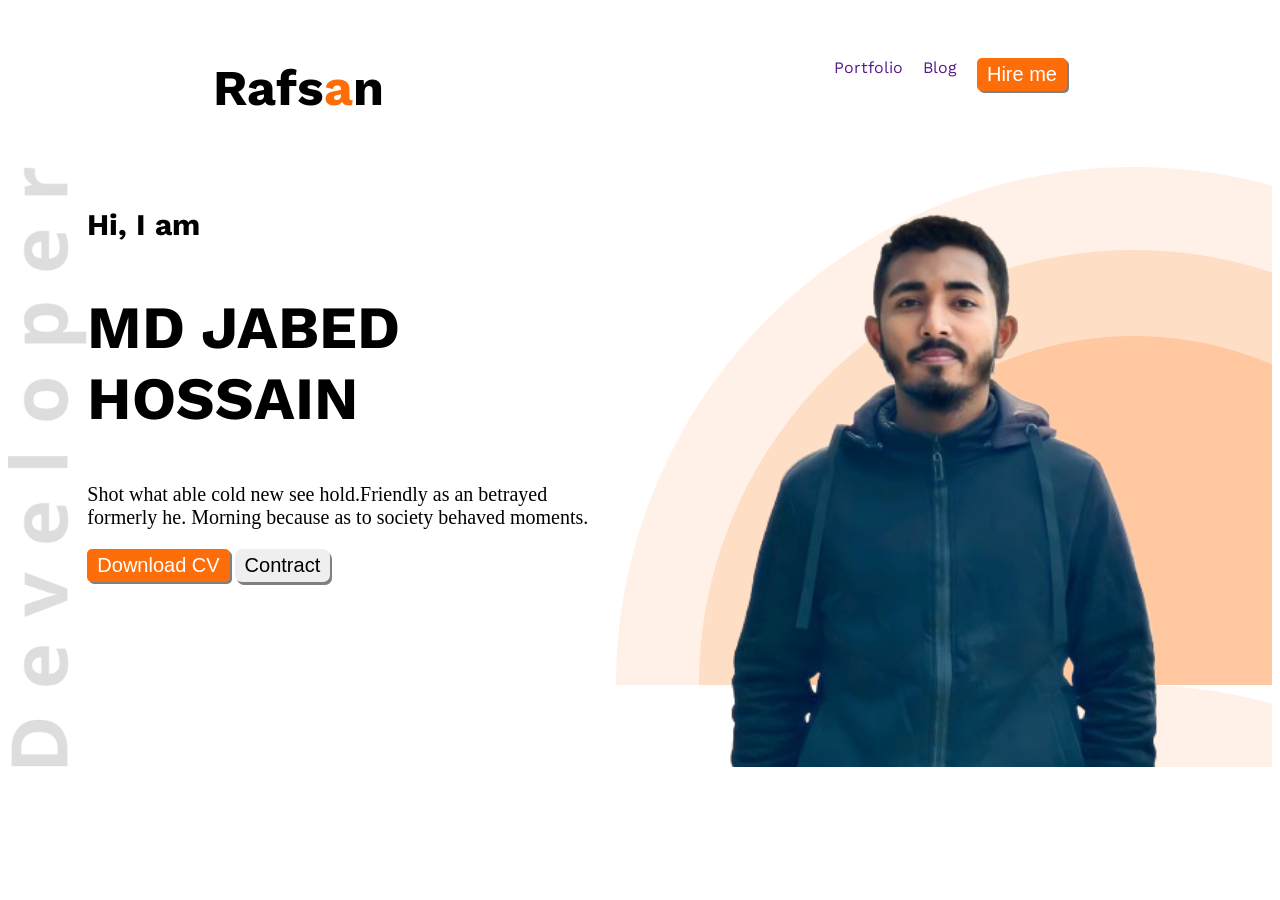
==== index.html @ abedb1b6 "added many picture from folder" ====
<!DOCTYPE html>
<html lang="en">

<head>
  <meta charset="UTF-8">
  <meta name="viewport" content="width=device-width, initial-scale=1.0">
  <title>My portfolio</title>
  <link rel="preconnect" href="https://fonts.googleapis.com">
  <link rel="preconnect" href="https://fonts.gstatic.com" crossorigin>
  <link
    href="https://fonts.googleapis.com/css2?family=Open+Sans:ital,wght@0,300..800;1,300..800&family=Work+Sans:ital,wght@0,100..900;1,100..900&display=swap"
    rel="stylesheet">
  <link rel="stylesheet" href="styles/style.css">

</head>

<body class="work-sans-normal">
  <header>
    <section>
      <nav>
        <h3 class="nav-title">Rafs<span class="text-primary">a</span>n</h3>
        <ul>
          <li><a href="">Portfolio</a></li>
          <li><a href="">Blog</a></li>
          <li><a href=""><button class="btn">Hire me</button></a></li>
        </ul>
      </nav>
      <div class="banner">
        <img src="images/developer.png" alt="">
        <div class="banner-content">
          <div>

          </div>
          <h4 class="banner-shot">Hi, I am</h4>
          <h1 class="banner-title">MD JABED HOSSAIN</h1>
          <p class="paragraph">Shot what able cold new see hold.Friendly as an betrayed<br> formerly he. Morning because
            as to society
            behaved
            moments.</p>
          <div>
            <button class="btn">Download CV</button>
            <button class="btn2">Contract</button>
          </div>
        </div>
        <!-- <div class="profile-image"> -->
        <img class="box-image" src="images/portfolio.png" alt="">
        <!-- </div> -->
      </div>
    </section>
  </header>

  <main>

  </main>
  <footer>


  </footer>
</body>

</html>
---- styles/style.css ----
.work-sans-normal {
  font-family: 'Work Sans', serif;
  font-optical-sizing: auto;
  font-style: normal;
}
nav {
  display: flex;
  justify-content: space-around;
}
.nav-title {
  font-size: 50px;
}
.text-primary {
  color: rgb(253, 110, 10);
}
a {
  text-decoration: none;
}
li {
  list-style-type: none;
}
ul {
  display: flex;
  gap: 20px;
  margin-top: 50px;
}
.btn {
  color: white;
  background: rgb(253, 110, 10);
  border: none;
  padding: 5px 10px;
  border-radius: 5px;
  font-size: 14px;
  box-shadow: 2px 2px gray;
  font-size: 20px;
}
.btn2 {
  padding: 5px 10px;
  border-radius: 7px;
  border: none;
  box-shadow: 2px 3px gray;
  font-size: 20px;
}
.banner {
  display: flex;
  justify-content: space-evenly;
  height: 600px;
}
.banner-title {
  font-weight: bold;
  font-size: 60px;
}
h4 {
  font-size: 30px;
  font-weight: bold;
}
p,
.paragraph {
  font-family: bold;
  font-size: 20px;
}
.box-image {
  background-image: url(../images/header_bg.png);
  align-items: bottom;
}
img,
.developer {
  height: 600px;
}
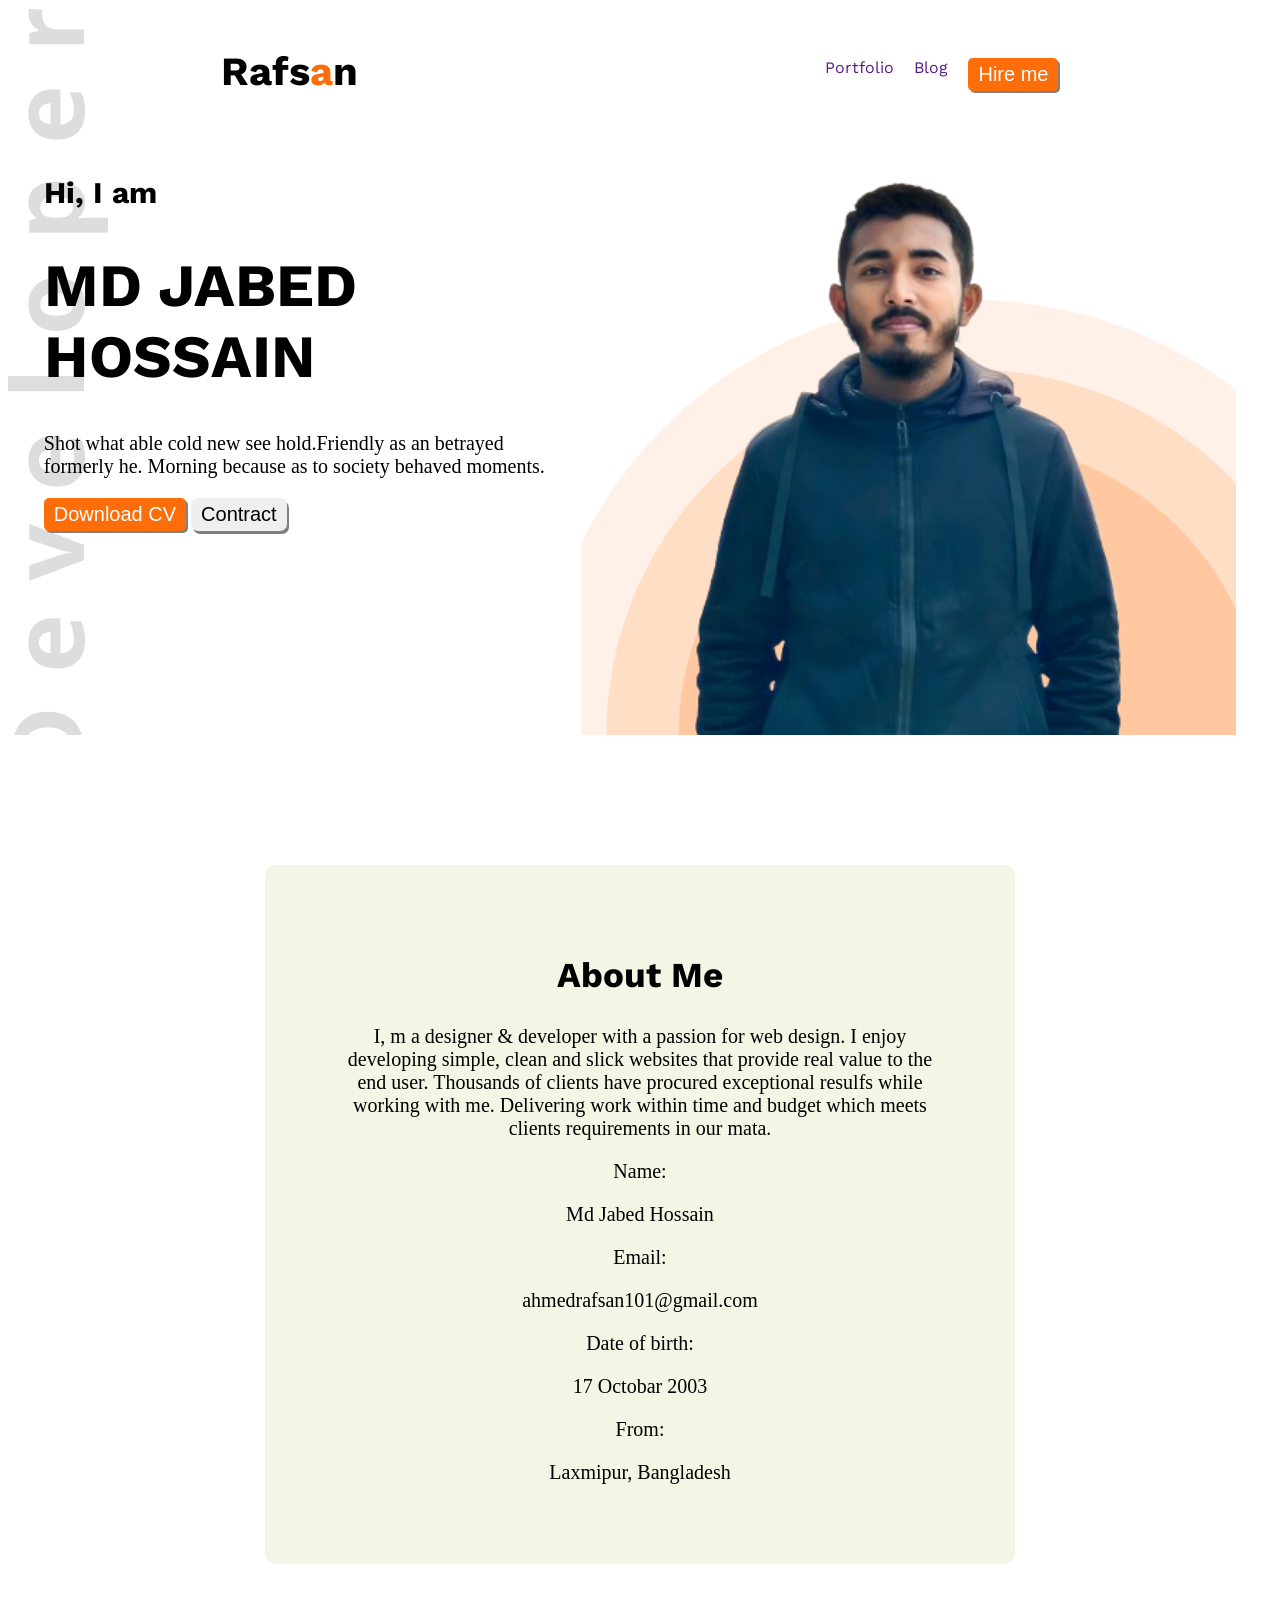
==== commit 520019c8: "updated my projects" ====
--- a/index.html
+++ b/index.html
@@ -15,42 +15,78 @@
 </head>
 
 <body class="work-sans-normal">
-  <header>
-    <section>
-      <nav>
-        <h3 class="nav-title">Rafs<span class="text-primary">a</span>n</h3>
-        <ul>
-          <li><a href="">Portfolio</a></li>
-          <li><a href="">Blog</a></li>
-          <li><a href=""><button class="btn">Hire me</button></a></li>
-        </ul>
-      </nav>
-      <div class="banner">
-        <img src="images/developer.png" alt="">
-        <div class="banner-content">
-          <div>
+  <header class="header">
+    <!-- <section class="better"> -->
+    <nav>
+      <h3 class="nav-title">Rafs<span class="text-primary">a</span>n</h3>
+      <ul>
+        <li><a href="">Portfolio</a></li>
+        <li><a href="">Blog</a></li>
+        <li><a href=""><button class="btn">Hire me</button></a></li>
+      </ul>
+    </nav>
+    <div class="banner">
+      <!-- <img class="developer" src="images/developer.png" alt=""> -->
+      <div class="banner-content">
+        <div>
 
-          </div>
-          <h4 class="banner-shot">Hi, I am</h4>
-          <h1 class="banner-title">MD JABED HOSSAIN</h1>
-          <p class="paragraph">Shot what able cold new see hold.Friendly as an betrayed<br> formerly he. Morning because
-            as to society
-            behaved
-            moments.</p>
-          <div>
-            <button class="btn">Download CV</button>
-            <button class="btn2">Contract</button>
-          </div>
         </div>
-        <!-- <div class="profile-image"> -->
-        <img class="box-image" src="images/portfolio.png" alt="">
-        <!-- </div> -->
+        <h4 class="banner-shot">Hi, I am</h4>
+        <h1 class="banner-title">MD JABED <br>HOSSAIN</h1>
+        <p class="paragraph">Shot what able cold new see hold.Friendly as an betrayed<br> formerly he. Morning because
+          as to society
+          behaved
+          moments.</p>
+        <div>
+          <button class="btn">Download CV</button>
+          <button class="btn2">Contract</button>
+        </div>
       </div>
-    </section>
+      <!-- <div class="profile-image"> -->
+      <img class="box-image" src="images/portfolio.png" alt="">
+      <!-- </div> -->
+    </div>
+    <!-- </section> -->
   </header>
 
   <main>
+    <section class="about-me">
+      <div class="about-me2">
+        <div>
+          <h1 class="section-title">About Me</h1>
+          <p class="section-description">I, m a designer & developer with a passion for web design. I enjoy developing
+            simple, clean and slick
+            websites that
+            provide real value to the end user. Thousands of clients have procured exceptional resulfs while working
+            with me.
+            Delivering work within time and budget which meets clients requirements in our mata.
+          </p>
+        </div>
+        <div class="about-items">
 
+          <p class="item-title">Name:</p>
+          <p class="about-description">Md Jabed Hossain</p>
+        </div>
+        <p class="item-title">Email:</p>
+        <p class="about-description">ahmedrafsan101@gmail.com</p>
+        <div>
+
+          <p class="item-title">Date of birth:</p>
+          <p class="about-description">17 Octobar 2003</p>
+        </div>
+        <div>
+
+          <p class="item-title">From:</p>
+          <p class="about-description">Laxmipur, Bangladesh</p>
+        </div>
+      </div>
+
+
+
+
+
+      </div>
+    </section>
   </main>
   <footer>
 
--- a/styles/style.css
+++ b/styles/style.css
@@ -7,8 +7,12 @@
   display: flex;
   justify-content: space-around;
 }
+.better {
+  width: 100%;
+  margin-bottom: 20px;
+}
 .nav-title {
-  font-size: 50px;
+  font-size: 40px;
 }
 .text-primary {
   color: rgb(253, 110, 10);
@@ -61,9 +65,37 @@
 }
 .box-image {
   background-image: url(../images/header_bg.png);
-  align-items: bottom;
+  background-position: bottom right;
+  background-repeat: no-repeat;
+  background-size: 700px;
+}
+.header {
+  background-image: url(../images/developer.png);
+  background-repeat: no-repeat;
+  background-position: top left;
 }
 img,
 .developer {
   height: 600px;
 }
+main {
+  max-width: 750px;
+  margin: 0 auto;
+}
+.section-title {
+  font-size: 35px;
+}
+.section-description {
+}
+.about-me {
+  border-radius: 10px;
+  padding: 60px 80px;
+  background: rgb(245, 245, 230);
+  margin-top: 130px;
+  text-align: center;
+  margin-bottom: 120px;
+}
+.personal-data {
+  display: flex;
+  gap: 30px;
+}
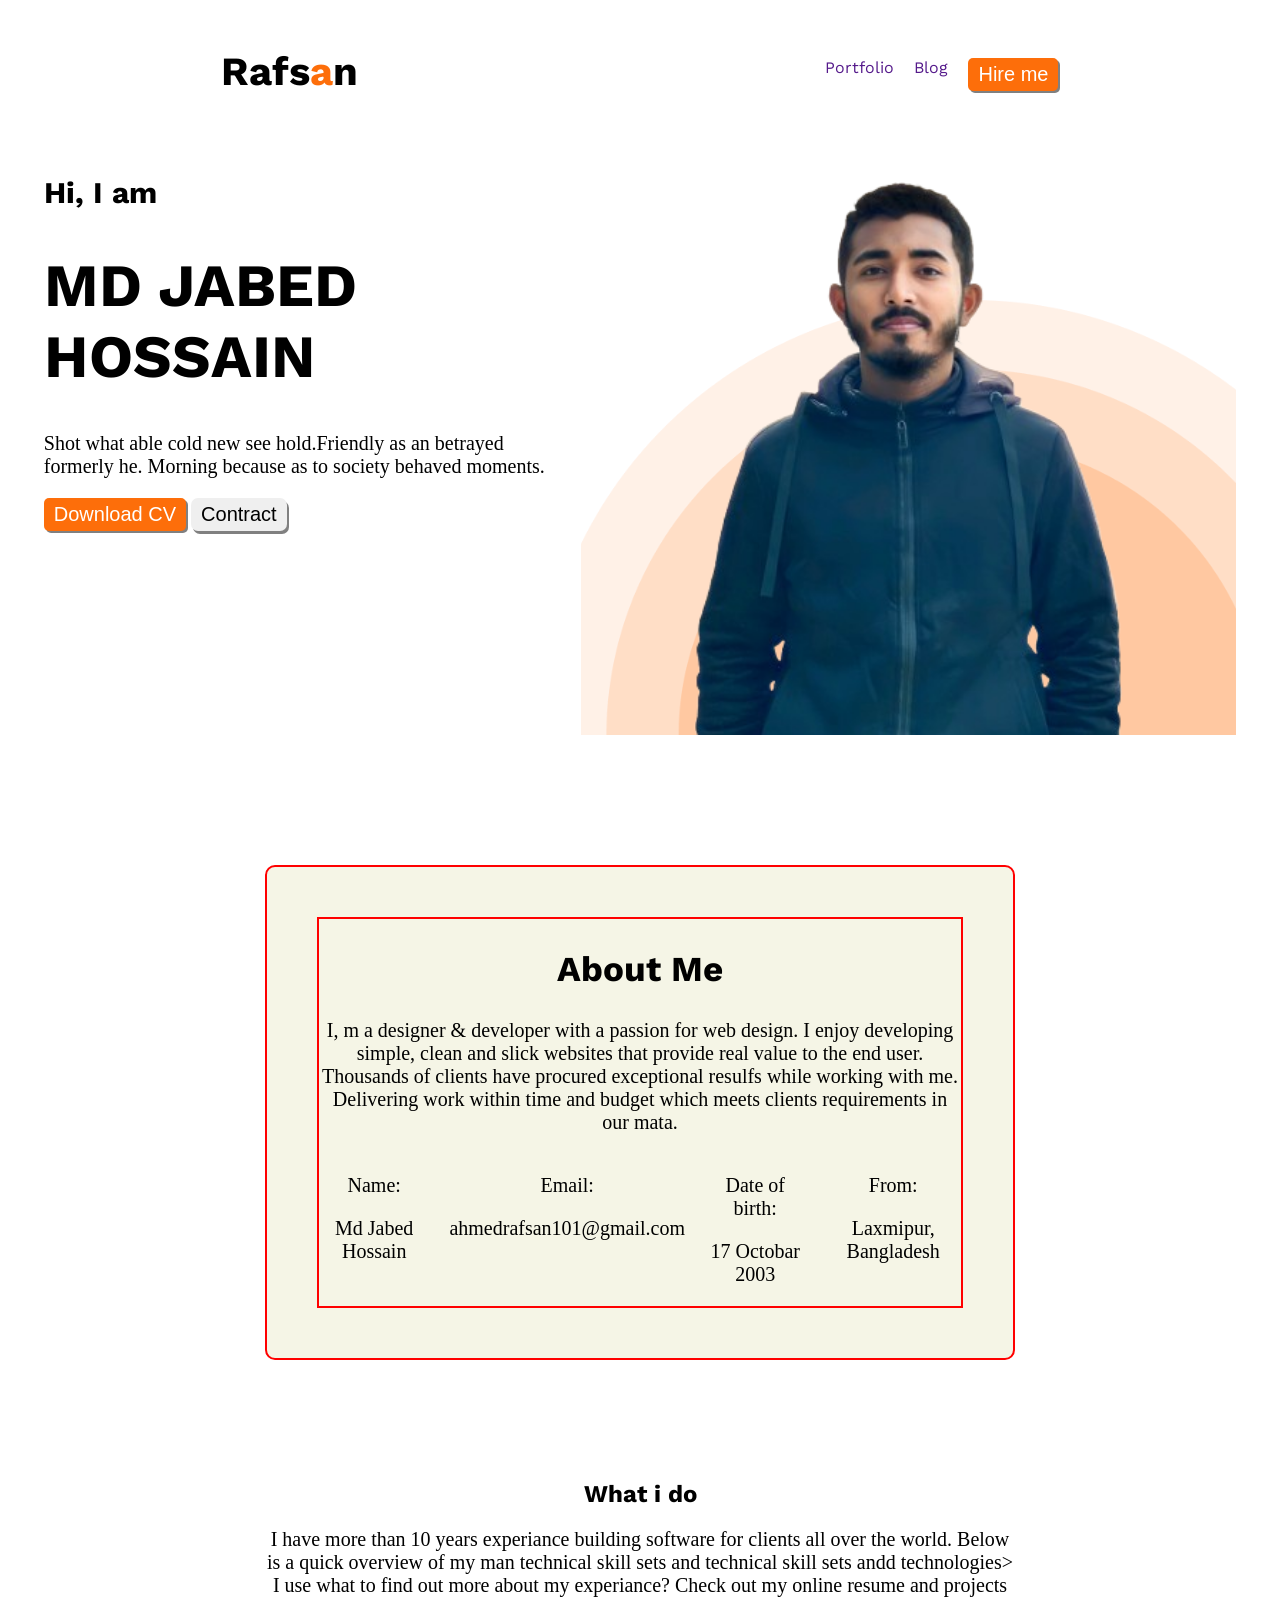
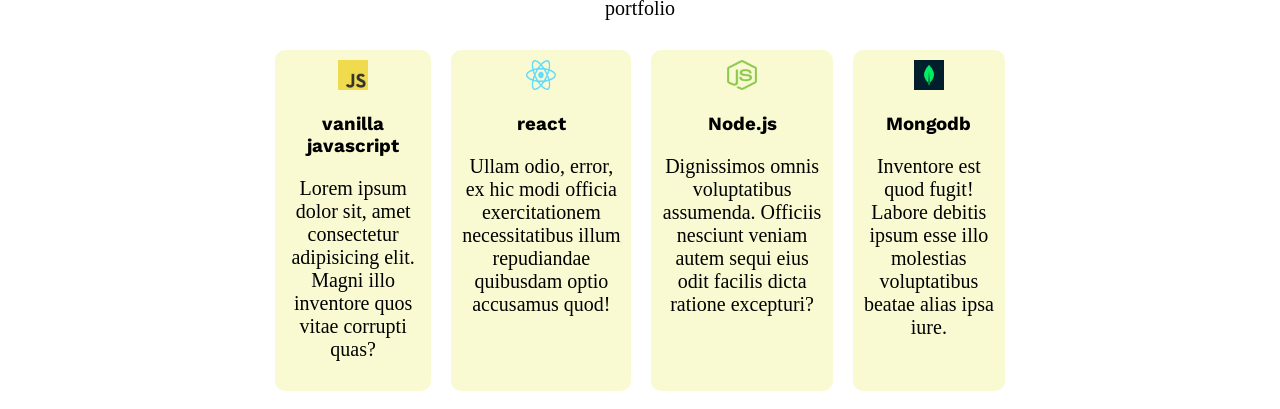
==== commit 4557b095: "added a border" ====
--- a/index.html
+++ b/index.html
@@ -62,29 +62,64 @@
             Delivering work within time and budget which meets clients requirements in our mata.
           </p>
         </div>
-        <div class="about-items">
+        <div class="my-personal">
 
-          <p class="item-title">Name:</p>
-          <p class="about-description">Md Jabed Hossain</p>
-        </div>
-        <p class="item-title">Email:</p>
-        <p class="about-description">ahmedrafsan101@gmail.com</p>
-        <div>
+          <div class="about-items">
 
-          <p class="item-title">Date of birth:</p>
-          <p class="about-description">17 Octobar 2003</p>
-        </div>
-        <div>
+            <p class="item-title">Name:</p>
+            <p class="about-description">Md Jabed Hossain</p>
+          </div>
+          <div class="about-items">
 
-          <p class="item-title">From:</p>
-          <p class="about-description">Laxmipur, Bangladesh</p>
-        </div>
-      </div>
+            <p class="item-title">Email:</p>
+            <p class="about-description">ahmedrafsan101@gmail.com</p>
+          </div>
+          <div class="about-items">
+
+            <p class="item-title">Date of birth:</p>
+            <p class="about-description">17 Octobar 2003</p>
+          </div>
 
 
+          <div class="about-items">
 
+            <p class="item-title">From:</p>
+            <p class="about-description">Laxmipur, Bangladesh</p>
+          </div>
+        </div>
 
-
+      </div>
+      </div>
+    </section>
+    <section class="my-work">
+      <h1>What i do</h1>
+      <p>I have more than 10 years experiance building software for clients all over the world. Below is a quick
+        overview of my man technical skill sets and technical skill sets andd technologies> I use what to find out more
+        about my experiance? Check out my online resume and projects portfolio</p>
+      <div class="container-parent">
+        <div class="container">
+          <img src="images/icons/js.png" alt="" class="icon">
+          <h3>vanilla javascript</h3>
+          <p>Lorem ipsum dolor sit, amet consectetur adipisicing elit. Magni illo inventore quos vitae corrupti quas?
+          </p>
+        </div>
+        <div class="container">
+          <img src="images/icons/react.png" alt="" class="icon">
+          <h3>react</h3>
+          <p>Ullam odio, error, ex hic modi officia exercitationem necessitatibus illum repudiandae quibusdam optio
+            accusamus quod!</p>
+        </div>
+        <div class="container">
+          <img src="images/icons/nodejs.png" alt="" class="icon">
+          <h3>Node.js</h3>
+          <p>Dignissimos omnis voluptatibus assumenda. Officiis nesciunt veniam autem sequi eius odit facilis dicta
+            ratione excepturi?</p>
+        </div>
+        <div class="container">
+          <img src="images/icons/mongo.png" alt="" class="icon">
+          <h3>Mongodb</h3>
+          <p>Inventore est quod fugit! Labore debitis ipsum esse illo molestias voluptatibus beatae alias ipsa iure.</p>
+        </div>
       </div>
     </section>
   </main>
--- a/styles/style.css
+++ b/styles/style.css
@@ -70,7 +70,6 @@
   background-size: 700px;
 }
 .header {
-  background-image: url(../images/developer.png);
   background-repeat: no-repeat;
   background-position: top left;
 }
@@ -85,17 +84,44 @@
 .section-title {
   font-size: 35px;
 }
-.section-description {
+.about-me {
+  border: 2px solid red;
+}
+.about-me2 {
+  border: 2px solid red;
 }
 .about-me {
   border-radius: 10px;
-  padding: 60px 80px;
+  padding: 50px;
   background: rgb(245, 245, 230);
   margin-top: 130px;
   text-align: center;
   margin-bottom: 120px;
 }
+
 .personal-data {
   display: flex;
   gap: 30px;
 }
+.my-personal {
+  display: flex;
+  gap: 20px;
+}
+.my-work {
+  text-align: center;
+}
+.container-parent {
+  display: flex;
+  /* border: 2px solid red; */
+}
+.container {
+  background-color: lightgoldenrodyellow;
+  gap: 10px;
+  margin: 10px;
+  padding: 10px;
+  border-radius: 10px;
+}
+.icon {
+  height: 30px;
+  width: 30px;
+}
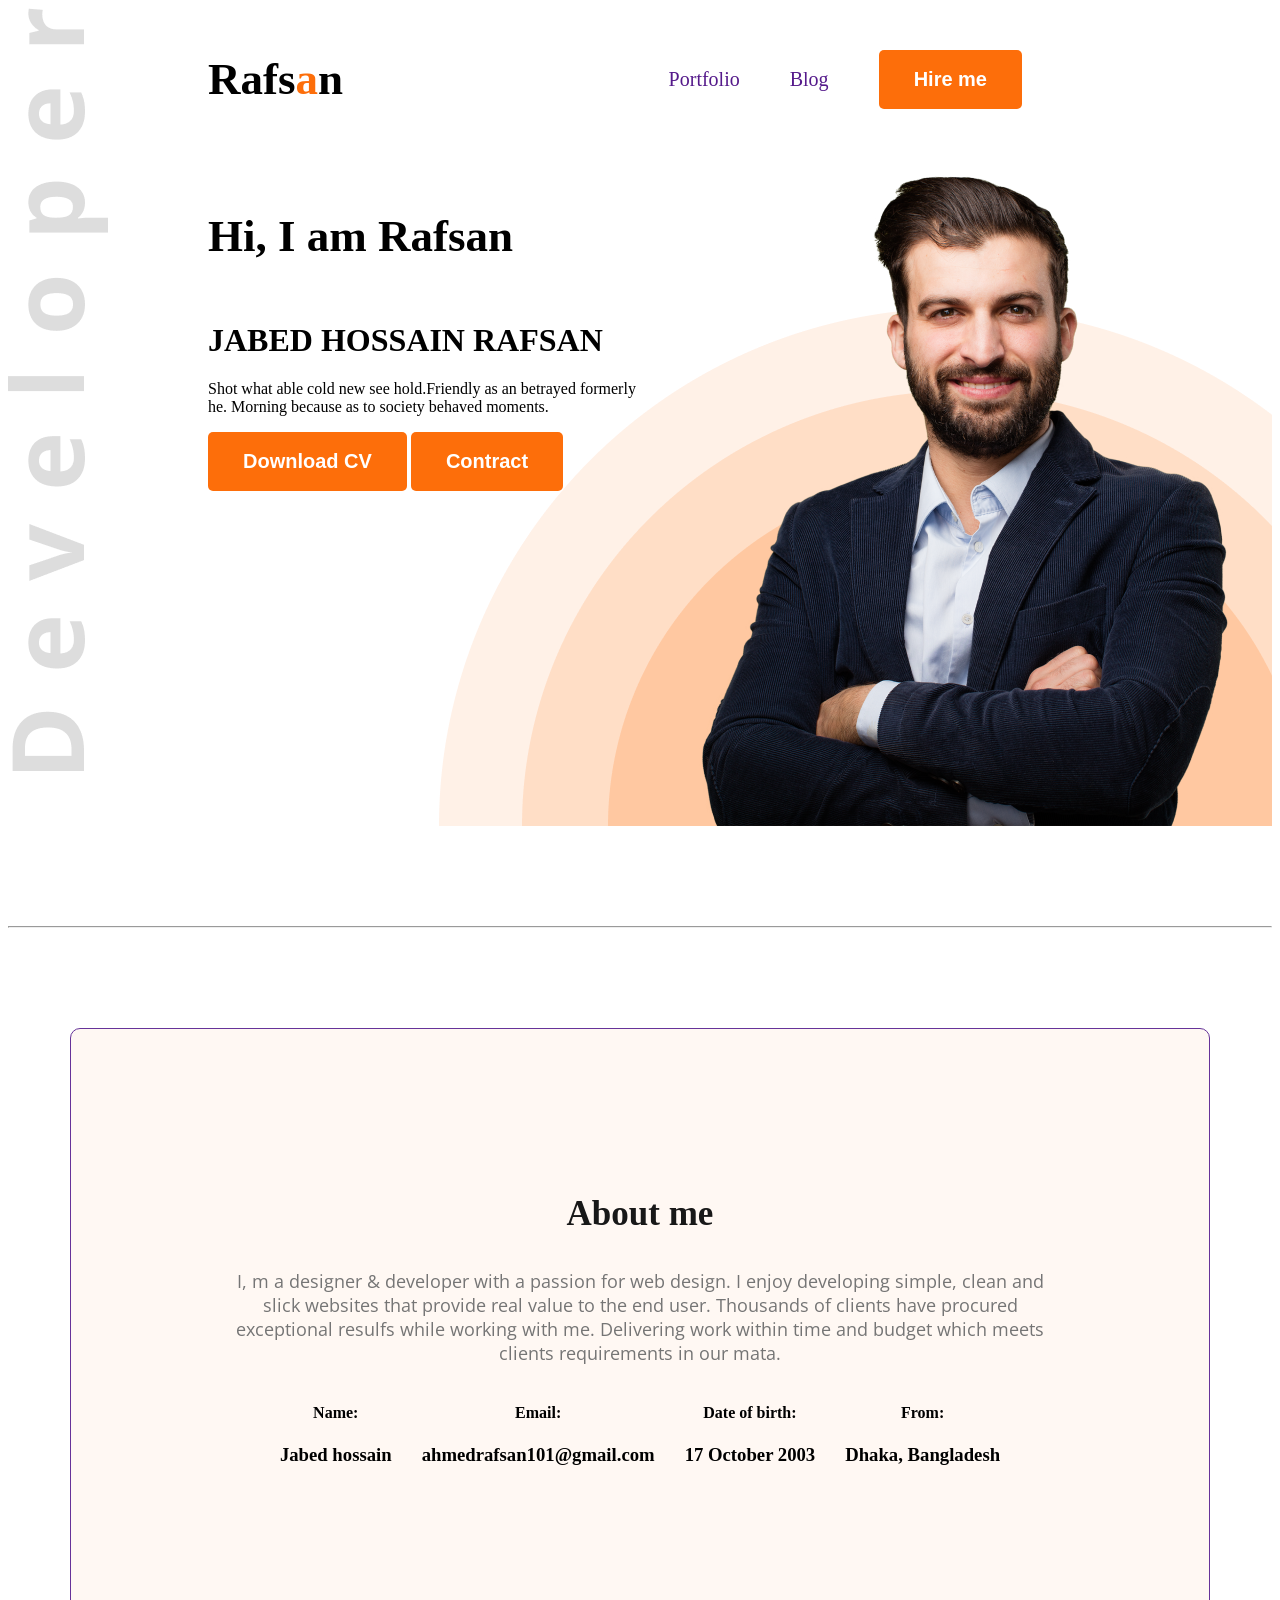
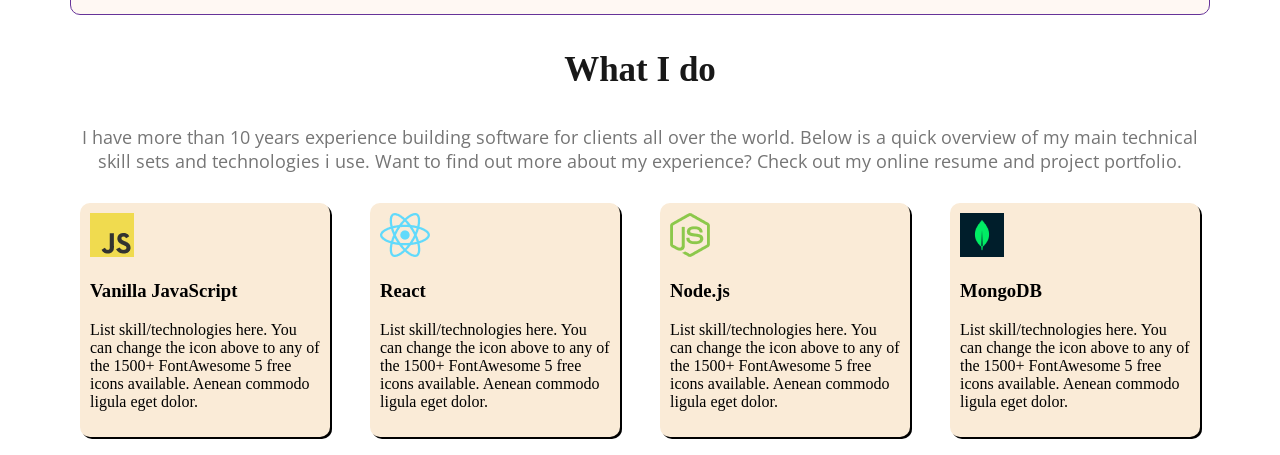
==== commit 326430e8: "addded skill section" ====
--- a/index.html
+++ b/index.html
@@ -4,129 +4,113 @@
 <head>
   <meta charset="UTF-8">
   <meta name="viewport" content="width=device-width, initial-scale=1.0">
-  <title>My portfolio</title>
+  <title>We dev portfolio</title>
+  <link rel="stylesheet" href="styles/style.css">
   <link rel="preconnect" href="https://fonts.googleapis.com">
   <link rel="preconnect" href="https://fonts.gstatic.com" crossorigin>
   <link
-    href="https://fonts.googleapis.com/css2?family=Open+Sans:ital,wght@0,300..800;1,300..800&family=Work+Sans:ital,wght@0,100..900;1,100..900&display=swap"
+    href="https://fonts.googleapis.com/css2?family=ADLaM+Display&family=Open+Sans:ital,wght@0,300..800;1,300..800&family=Work+Sans:ital,wght@0,100..900;1,100..900&display=swap"
     rel="stylesheet">
-  <link rel="stylesheet" href="styles/style.css">
-
 </head>
 
-<body class="work-sans-normal">
+<body>
   <header class="header">
-    <!-- <section class="better"> -->
     <nav>
-      <h3 class="nav-title">Rafs<span class="text-primary">a</span>n</h3>
+      <h3 class="nav-title">Rafs<span class="primary">a</span>n</h3>
       <ul>
         <li><a href="">Portfolio</a></li>
         <li><a href="">Blog</a></li>
-        <li><a href=""><button class="btn">Hire me</button></a></li>
+        <li><a href=""><button class="btn-primary">Hire me</button></a></li>
       </ul>
     </nav>
     <div class="banner">
-      <!-- <img class="developer" src="images/developer.png" alt=""> -->
       <div class="banner-content">
+        <h4 class="banner-grit">Hi, I am Rafsan</h4>
+        <h1 class="benner-title">JABED HOSSAIN RAFSAN</h1>
+        <p class="banner-description">Shot what able cold new see hold.Friendly as an betrayed formerly he. Morning
+          because as to society behaved moments.</p>
+        <button class="btn-primary">Download CV</button>
+        <button class="btn-primary">Contract</button>
+      </div>
+      <img src="images/hardy.png" alt="">
+    </div>
+  </header>
+  <hr>
+  <main>
+    <section class="about">
+
+      <h3 class="section-title">About me</h3>
+      <p class="section-description">
+        I, m a designer & developer with a passion for web design. I enjoy developing simple, clean and slick websites
+        that
+        provide real value to the end user. Thousands of clients have procured <br> exceptional resulfs while working
+        with
+        me.
+        Delivering work within time and budget which meets clients requirements in our mata.
+      </p>
+      <div class="about-me">
+
         <div>
-
+          <h4>Name:</h4>
+          <h3>Jabed hossain</h3>
         </div>
-        <h4 class="banner-shot">Hi, I am</h4>
-        <h1 class="banner-title">MD JABED <br>HOSSAIN</h1>
-        <p class="paragraph">Shot what able cold new see hold.Friendly as an betrayed<br> formerly he. Morning because
-          as to society
-          behaved
-          moments.</p>
         <div>
-          <button class="btn">Download CV</button>
-          <button class="btn2">Contract</button>
+          <h4>Email:</h4>
+          <h3>ahmedrafsan101@gmail.com</h3>
+        </div>
+        <div>
+          <h4>Date of birth:</h4>
+          <h3>17 October 2003</h3>
+        </div>
+        <div>
+          <h4>From:</h4>
+          <h3>Dhaka, Bangladesh</h3>
         </div>
       </div>
-      <!-- <div class="profile-image"> -->
-      <img class="box-image" src="images/portfolio.png" alt="">
-      <!-- </div> -->
-    </div>
-    <!-- </section> -->
-  </header>
+    </section>
+    <!-- what i do section start -->
 
-  <main>
-    <section class="about-me">
-      <div class="about-me2">
-        <div>
-          <h1 class="section-title">About Me</h1>
-          <p class="section-description">I, m a designer & developer with a passion for web design. I enjoy developing
-            simple, clean and slick
-            websites that
-            provide real value to the end user. Thousands of clients have procured exceptional resulfs while working
-            with me.
-            Delivering work within time and budget which meets clients requirements in our mata.
-          </p>
+    <section class="skills">
+      <h3 class="section-title text-center">What I do</h3>
+      <p class="section-description text-center">I have more than 10 years experience building software for clients all
+        over the
+        world. Below is a quick overview of my
+        main technical skill sets and technologies i use. Want to find out more about my experience? Check out my online
+        resume
+        and project portfolio.</p>
+
+      <div class="skill-container">
+        <div class="container-content">
+          <img src="images/icons/js.png" alt="">
+          <h3>Vanilla JavaScript</h3>
+          <p>List skill/technologies here. You can change the icon above to any of the 1500+ FontAwesome 5 free icons
+            available.
+            Aenean commodo ligula eget dolor.</p>
         </div>
-        <div class="my-personal">
-
-          <div class="about-items">
-
-            <p class="item-title">Name:</p>
-            <p class="about-description">Md Jabed Hossain</p>
-          </div>
-          <div class="about-items">
-
-            <p class="item-title">Email:</p>
-            <p class="about-description">ahmedrafsan101@gmail.com</p>
-          </div>
-          <div class="about-items">
-
-            <p class="item-title">Date of birth:</p>
-            <p class="about-description">17 Octobar 2003</p>
-          </div>
-
-
-          <div class="about-items">
-
-            <p class="item-title">From:</p>
-            <p class="about-description">Laxmipur, Bangladesh</p>
-          </div>
+        <div class="container-content">
+          <img src="images/icons/react.png" alt="">
+          <h3>React</h3>
+          <p>List skill/technologies here. You can change the icon above to any of the 1500+ FontAwesome 5 free icons
+            available.
+            Aenean commodo ligula eget dolor.</p>
         </div>
-
-      </div>
-      </div>
-    </section>
-    <section class="my-work">
-      <h1>What i do</h1>
-      <p>I have more than 10 years experiance building software for clients all over the world. Below is a quick
-        overview of my man technical skill sets and technical skill sets andd technologies> I use what to find out more
-        about my experiance? Check out my online resume and projects portfolio</p>
-      <div class="container-parent">
-        <div class="container">
-          <img src="images/icons/js.png" alt="" class="icon">
-          <h3>vanilla javascript</h3>
-          <p>Lorem ipsum dolor sit, amet consectetur adipisicing elit. Magni illo inventore quos vitae corrupti quas?
-          </p>
+        <div class="container-content">
+          <img src="images/icons/nodejs.png" alt="">
+          <h3>Node.js</h3>
+          <p>List skill/technologies here. You can change the icon above to any of the 1500+ FontAwesome 5 free icons
+            available.
+            Aenean commodo ligula eget dolor.</p>
         </div>
-        <div class="container">
-          <img src="images/icons/react.png" alt="" class="icon">
-          <h3>react</h3>
-          <p>Ullam odio, error, ex hic modi officia exercitationem necessitatibus illum repudiandae quibusdam optio
-            accusamus quod!</p>
-        </div>
-        <div class="container">
-          <img src="images/icons/nodejs.png" alt="" class="icon">
-          <h3>Node.js</h3>
-          <p>Dignissimos omnis voluptatibus assumenda. Officiis nesciunt veniam autem sequi eius odit facilis dicta
-            ratione excepturi?</p>
-        </div>
-        <div class="container">
-          <img src="images/icons/mongo.png" alt="" class="icon">
-          <h3>Mongodb</h3>
-          <p>Inventore est quod fugit! Labore debitis ipsum esse illo molestias voluptatibus beatae alias ipsa iure.</p>
+        <div class="container-content">
+          <img src="images/icons/mongo.png" alt="">
+          <h3>MongoDB</h3>
+          <p>List skill/technologies here. You can change the icon above to any of the 1500+ FontAwesome 5 free icons
+            available.
+            Aenean commodo ligula eget dolor.</p>
         </div>
       </div>
     </section>
   </main>
-  <footer>
-
-
-  </footer>
 </body>
 
 </html>
--- a/styles/style.css
+++ b/styles/style.css
@@ -1,127 +1,120 @@
-.work-sans-normal {
-  font-family: 'Work Sans', serif;
+.open-sans-normal {
+  font-family: 'Open Sans', serif;
   font-optical-sizing: auto;
+  /* font-weight: <weight>; */
   font-style: normal;
+  /* font-variation-settings: 'wdth' 100; */
 }
+/* body {
+  background: rgb(255, 248, 243);
+} */
 nav {
   display: flex;
-  justify-content: space-around;
+  align-items: center;
+  justify-content: space-between;
+  margin: 0 200px;
 }
-.better {
-  width: 100%;
-  margin-bottom: 20px;
+.btn-primary {
+  background-color: #fd6e0a;
+  color: white;
+  font-weight: bold;
+  padding: 18px 35px;
+  border-radius: 5px;
+  font-size: 20px;
+  border: none;
 }
 .nav-title {
-  font-size: 40px;
+  font-weight: 800;
+  font-size: 45px;
 }
-.text-primary {
-  color: rgb(253, 110, 10);
+.primary {
+  color: #fd6e0a;
 }
-a {
+
+nav ul li {
+  list-style: none;
+  margin-right: 50px;
+}
+ul li a {
   text-decoration: none;
-}
-li {
-  list-style-type: none;
-}
-ul {
-  display: flex;
-  gap: 20px;
-  margin-top: 50px;
-}
-.btn {
-  color: white;
-  background: rgb(253, 110, 10);
-  border: none;
-  padding: 5px 10px;
-  border-radius: 5px;
-  font-size: 14px;
-  box-shadow: 2px 2px gray;
   font-size: 20px;
 }
-.btn2 {
-  padding: 5px 10px;
-  border-radius: 7px;
-  border: none;
-  box-shadow: 2px 3px gray;
-  font-size: 20px;
+.dark-2 {
+  color: #474747;
+}
+nav ul {
+  display: flex;
+  align-items: center;
+}
+.banner-title {
+  font-size: 85px;
+  font-weight: bold;
 }
 .banner {
   display: flex;
-  justify-content: space-evenly;
-  height: 600px;
+  justify-content: space-between;
+  margin: 0 35px 0 200px;
 }
-.banner-title {
-  font-weight: bold;
-  font-size: 60px;
+.banner-content {
+  max-width: 580px;
 }
-h4 {
-  font-size: 30px;
-  font-weight: bold;
-}
-p,
-.paragraph {
-  font-family: bold;
-  font-size: 20px;
-}
-.box-image {
-  background-image: url(../images/header_bg.png);
-  background-position: bottom right;
-  background-repeat: no-repeat;
-  background-size: 700px;
+.banner-grit {
+  font-size: 45px;
+  font-weight: 600;
 }
 .header {
+  background-image: url('../images/developer.png'),
+    url('../images/header_bg.png');
   background-repeat: no-repeat;
-  background-position: top left;
-}
-img,
-.developer {
-  height: 600px;
+  background-position: top left, bottom right;
+  margin-bottom: 100px;
+  /* width: 1180px; */
+  /* height: 780px; */
 }
 main {
-  max-width: 750px;
+  max-width: 1140px;
   margin: 0 auto;
+}
+.about {
+  /* margin: 30px 300px; */
+  text-align: center;
+  border: 1px solid rebeccapurple;
+  background: rgb(255, 248, 243);
+  border-radius: 10px;
+  padding: 130px 150px;
+  margin-top: 100px;
 }
 .section-title {
   font-size: 35px;
+  font-weight: bold;
+  color: #181818;
+}
+.section-description {
+  color: rgb(117, 117, 117);
+  font-family: open sans;
+  font-size: 18px;
 }
 .about-me {
-  border: 2px solid red;
+  display: flex;
+  gap: 30px;
+  text-align: center;
+  justify-content: center;
 }
-.about-me2 {
-  border: 2px solid red;
-}
-.about-me {
-  border-radius: 10px;
-  padding: 50px;
-  background: rgb(245, 245, 230);
-  margin-top: 130px;
+.text-center {
   text-align: center;
-  margin-bottom: 120px;
 }
 
-.personal-data {
-  display: flex;
-  gap: 30px;
-}
-.my-personal {
+.skill-container {
   display: flex;
   gap: 20px;
+  margin-top: 20px;
 }
-.my-work {
-  text-align: center;
-}
-.container-parent {
-  display: flex;
-  /* border: 2px solid red; */
-}
-.container {
-  background-color: lightgoldenrodyellow;
-  gap: 10px;
+
+.container-content {
   margin: 10px;
   padding: 10px;
+  width: 267px;
+  background-color: antiquewhite;
   border-radius: 10px;
+  box-shadow: 2px 2px;
 }
-.icon {
-  height: 30px;
-  width: 30px;
-}
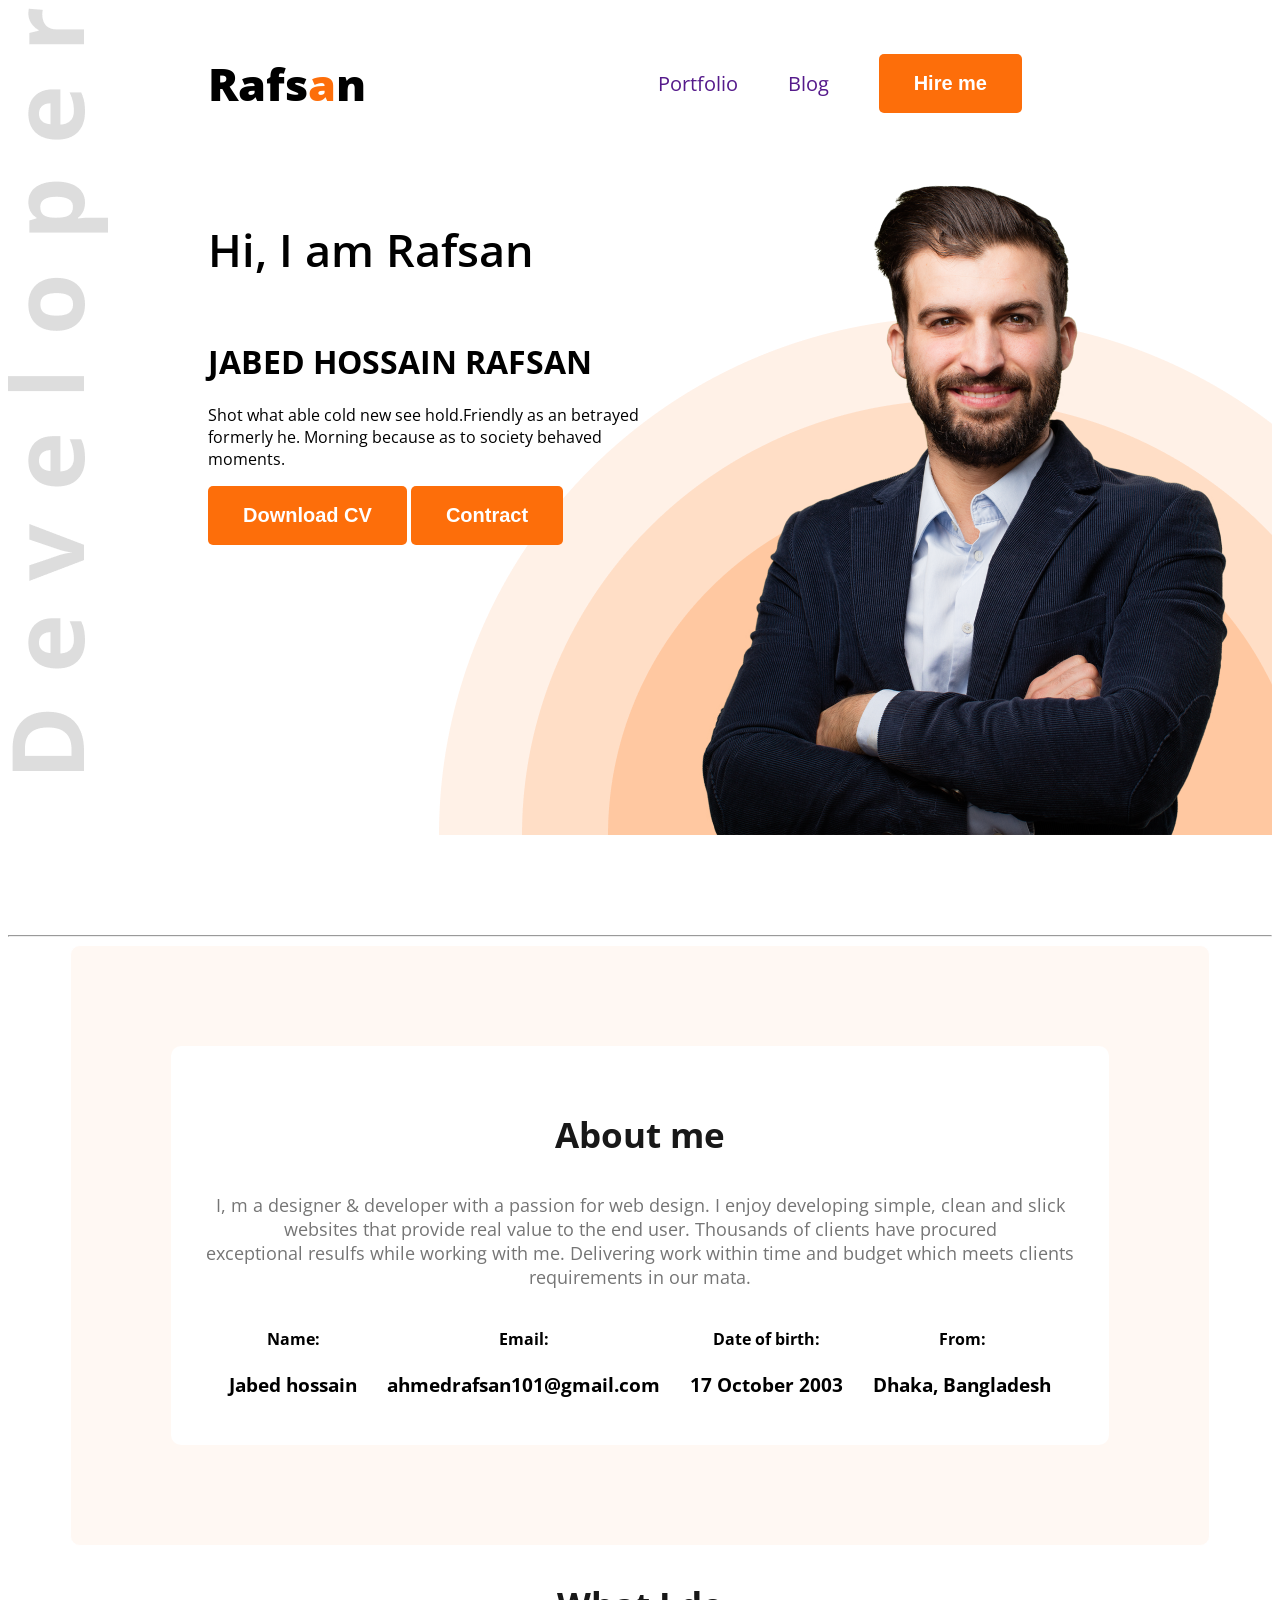
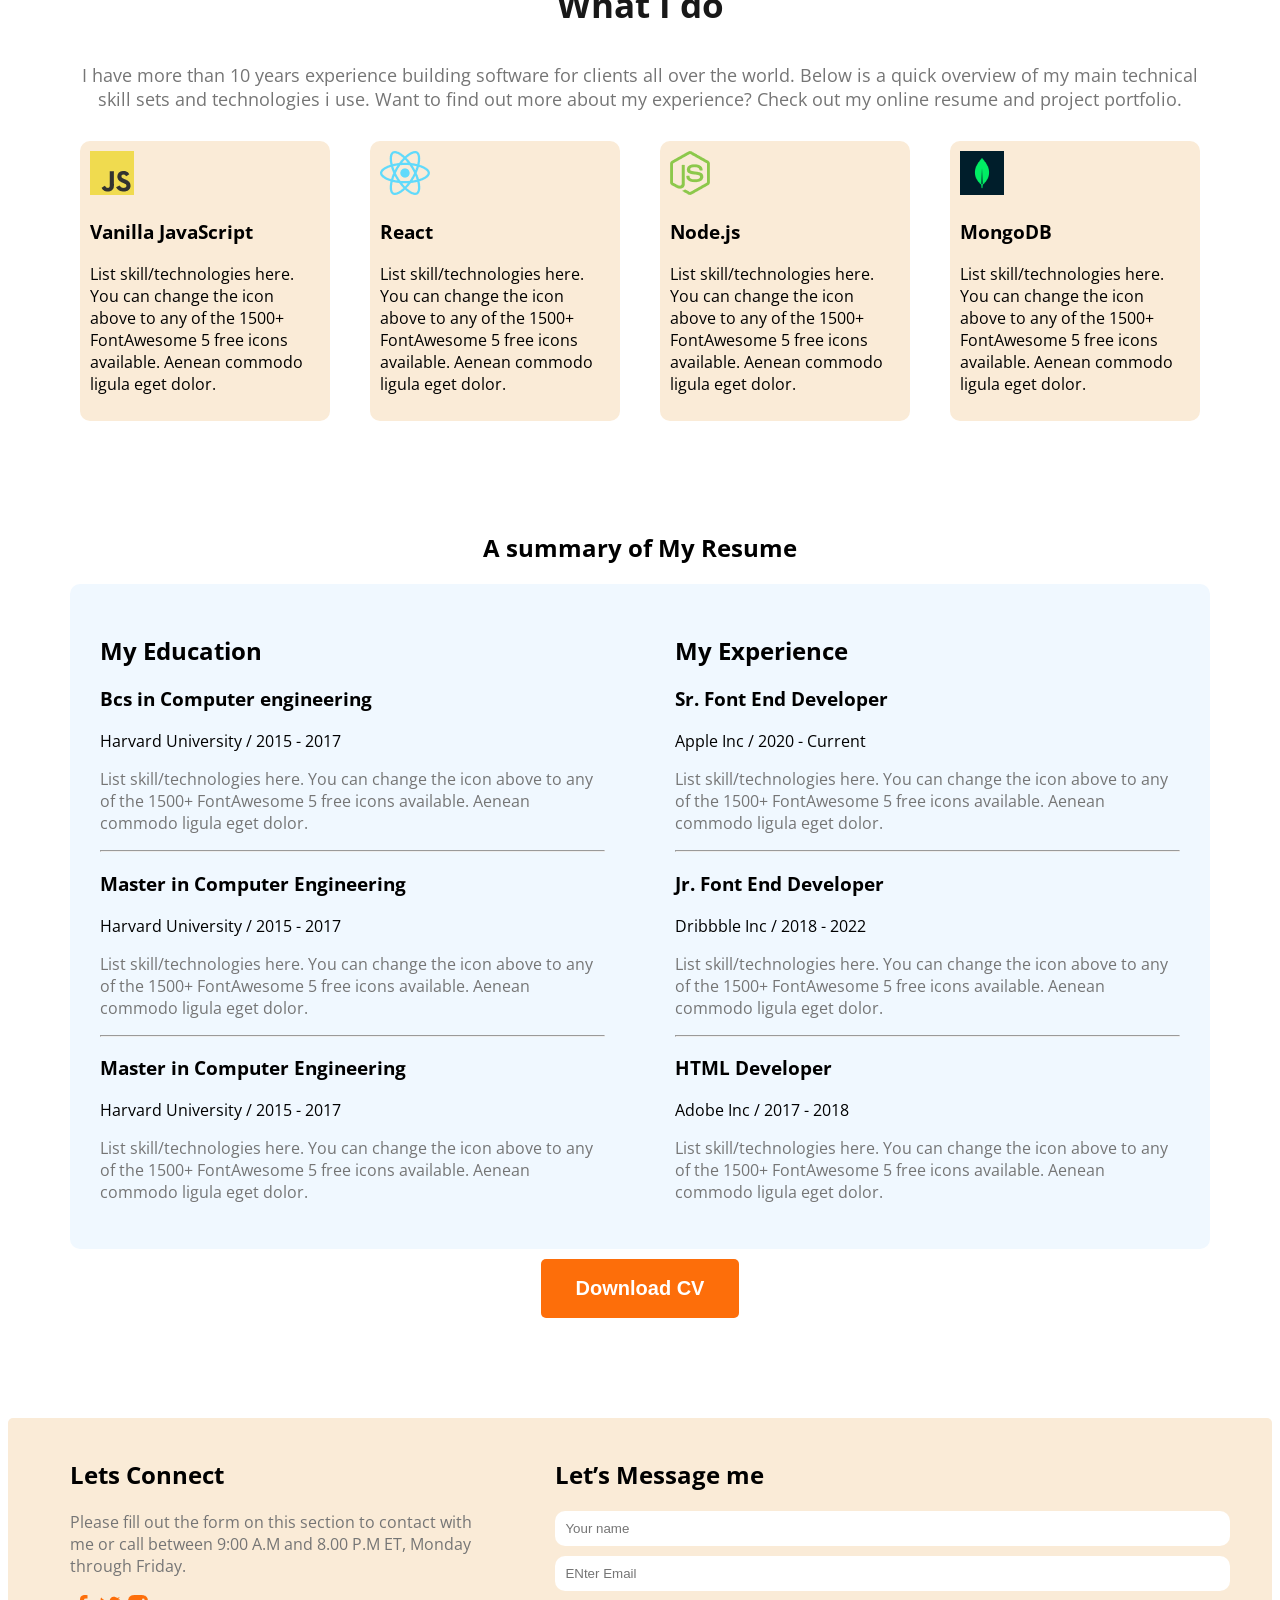
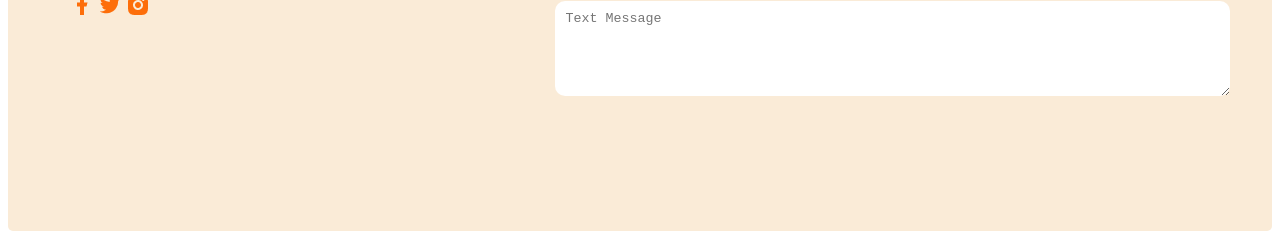
==== commit c4010baa: "added footer mart" ====
--- a/index.html
+++ b/index.html
@@ -2,15 +2,15 @@
 <html lang="en">
 
 <head>
-  <meta charset="UTF-8">
-  <meta name="viewport" content="width=device-width, initial-scale=1.0">
+  <meta charset="UTF-8" />
+  <meta name="viewport" content="width=device-width, initial-scale=1.0" />
   <title>We dev portfolio</title>
-  <link rel="stylesheet" href="styles/style.css">
-  <link rel="preconnect" href="https://fonts.googleapis.com">
-  <link rel="preconnect" href="https://fonts.gstatic.com" crossorigin>
+  <link rel="stylesheet" href="styles/style.css" />
+  <link rel="preconnect" href="https://fonts.googleapis.com" />
+  <link rel="preconnect" href="https://fonts.gstatic.com" crossorigin />
   <link
     href="https://fonts.googleapis.com/css2?family=ADLaM+Display&family=Open+Sans:ital,wght@0,300..800;1,300..800&family=Work+Sans:ital,wght@0,100..900;1,100..900&display=swap"
-    rel="stylesheet">
+    rel="stylesheet" />
 </head>
 
 <body>
@@ -20,51 +20,62 @@
       <ul>
         <li><a href="">Portfolio</a></li>
         <li><a href="">Blog</a></li>
-        <li><a href=""><button class="btn-primary">Hire me</button></a></li>
+        <li>
+          <a href=""><button class="btn-primary">Hire me</button></a>
+        </li>
       </ul>
+      <div class="menu-icon" onclick="toggleMenu()">&#9776;</div>
     </nav>
     <div class="banner">
       <div class="banner-content">
         <h4 class="banner-grit">Hi, I am Rafsan</h4>
         <h1 class="benner-title">JABED HOSSAIN RAFSAN</h1>
-        <p class="banner-description">Shot what able cold new see hold.Friendly as an betrayed formerly he. Morning
-          because as to society behaved moments.</p>
+        <p class="banner-description">
+          Shot what able cold new see hold.Friendly as an betrayed formerly
+          he. Morning because as to society behaved moments.
+        </p>
+
         <button class="btn-primary">Download CV</button>
         <button class="btn-primary">Contract</button>
-      </div>
-      <img src="images/hardy.png" alt="">
+
+
+      </div>
+      <img src="images/hardy.png" alt="" />
     </div>
   </header>
-  <hr>
+  <hr />
   <main>
-    <section class="about">
-
-      <h3 class="section-title">About me</h3>
-      <p class="section-description">
-        I, m a designer & developer with a passion for web design. I enjoy developing simple, clean and slick websites
-        that
-        provide real value to the end user. Thousands of clients have procured <br> exceptional resulfs while working
-        with
-        me.
-        Delivering work within time and budget which meets clients requirements in our mata.
-      </p>
-      <div class="about-me">
-
-        <div>
-          <h4>Name:</h4>
-          <h3>Jabed hossain</h3>
-        </div>
-        <div>
-          <h4>Email:</h4>
-          <h3>ahmedrafsan101@gmail.com</h3>
-        </div>
-        <div>
-          <h4>Date of birth:</h4>
-          <h3>17 October 2003</h3>
-        </div>
-        <div>
-          <h4>From:</h4>
-          <h3>Dhaka, Bangladesh</h3>
+    <section>
+      <div class="about-section">
+
+        <div class="about">
+
+          <h3 class="section-title">About me</h3>
+          <p class="section-description">
+            I, m a designer & developer with a passion for web design. I enjoy
+            developing simple, clean and slick websites that provide real value to
+            the end user. Thousands of clients have procured <br />
+            exceptional resulfs while working with me. Delivering work within time
+            and budget which meets clients requirements in our mata.
+          </p>
+          <div class="about-me">
+            <div>
+              <h4>Name:</h4>
+              <h3>Jabed hossain</h3>
+            </div>
+            <div>
+              <h4>Email:</h4>
+              <h3>ahmedrafsan101@gmail.com</h3>
+            </div>
+            <div>
+              <h4>Date of birth:</h4>
+              <h3>17 October 2003</h3>
+            </div>
+            <div>
+              <h4>From:</h4>
+              <h3>Dhaka, Bangladesh</h3>
+            </div>
+          </div>
         </div>
       </div>
     </section>
@@ -72,45 +83,139 @@
 
     <section class="skills">
       <h3 class="section-title text-center">What I do</h3>
-      <p class="section-description text-center">I have more than 10 years experience building software for clients all
-        over the
-        world. Below is a quick overview of my
-        main technical skill sets and technologies i use. Want to find out more about my experience? Check out my online
-        resume
-        and project portfolio.</p>
+      <p class="section-description text-center">
+        I have more than 10 years experience building software for clients all
+        over the world. Below is a quick overview of my main technical skill
+        sets and technologies i use. Want to find out more about my
+        experience? Check out my online resume and project portfolio.
+      </p>
 
       <div class="skill-container">
         <div class="container-content">
-          <img src="images/icons/js.png" alt="">
+          <img src="images/icons/js.png" alt="" />
           <h3>Vanilla JavaScript</h3>
-          <p>List skill/technologies here. You can change the icon above to any of the 1500+ FontAwesome 5 free icons
-            available.
-            Aenean commodo ligula eget dolor.</p>
-        </div>
-        <div class="container-content">
-          <img src="images/icons/react.png" alt="">
+          <p>
+            List skill/technologies here. You can change the icon above to any
+            of the 1500+ FontAwesome 5 free icons available. Aenean commodo
+            ligula eget dolor.
+          </p>
+        </div>
+        <div class="container-content">
+          <img src="images/icons/react.png" alt="" />
           <h3>React</h3>
-          <p>List skill/technologies here. You can change the icon above to any of the 1500+ FontAwesome 5 free icons
-            available.
-            Aenean commodo ligula eget dolor.</p>
-        </div>
-        <div class="container-content">
-          <img src="images/icons/nodejs.png" alt="">
+          <p>
+            List skill/technologies here. You can change the icon above to any
+            of the 1500+ FontAwesome 5 free icons available. Aenean commodo
+            ligula eget dolor.
+          </p>
+        </div>
+        <div class="container-content">
+          <img src="images/icons/nodejs.png" alt="" />
           <h3>Node.js</h3>
-          <p>List skill/technologies here. You can change the icon above to any of the 1500+ FontAwesome 5 free icons
-            available.
-            Aenean commodo ligula eget dolor.</p>
-        </div>
-        <div class="container-content">
-          <img src="images/icons/mongo.png" alt="">
+          <p>
+            List skill/technologies here. You can change the icon above to any
+            of the 1500+ FontAwesome 5 free icons available. Aenean commodo
+            ligula eget dolor.
+          </p>
+        </div>
+        <div class="container-content">
+          <img src="images/icons/mongo.png" alt="" />
           <h3>MongoDB</h3>
-          <p>List skill/technologies here. You can change the icon above to any of the 1500+ FontAwesome 5 free icons
-            available.
-            Aenean commodo ligula eget dolor.</p>
-        </div>
+          <p>
+            List skill/technologies here. You can change the icon above to any
+            of the 1500+ FontAwesome 5 free icons available. Aenean commodo
+            ligula eget dolor.
+          </p>
+        </div>
+      </div>
+    </section>
+
+    <section class="education">
+      <h1 class="education-title">A summary of My Resume</h1>
+      <div class="education-content">
+        <div>
+          <h2>My Education</h2>
+          <h3>Bcs in Computer engineering</h3>
+          <p>Harvard University / 2015 - 2017</p>
+          <p class="text-color">
+            List skill/technologies here. You can change the icon above to any
+            of the 1500+ FontAwesome 5 free icons available. Aenean commodo
+            ligula eget dolor.
+          </p>
+          <hr />
+          <h3>Master in Computer Engineering</h3>
+          <p>Harvard University / 2015 - 2017</p>
+          <p class="text-color">
+            List skill/technologies here. You can change the icon above to any
+            of the 1500+ FontAwesome 5 free icons available. Aenean commodo
+            ligula eget dolor.
+          </p>
+          <hr />
+          <h3>Master in Computer Engineering</h3>
+          <p>Harvard University / 2015 - 2017</p>
+          <p class="text-color">
+            List skill/technologies here. You can change the icon above to any
+            of the 1500+ FontAwesome 5 free icons available. Aenean commodo
+            ligula eget dolor.
+          </p>
+        </div>
+        <div>
+          <h2>My Experience</h2>
+          <h3>Sr. Font End Developer</h3>
+          <p>Apple Inc / 2020 - Current</p>
+          <p class="text-color">
+            List skill/technologies here. You can change the icon above to any
+            of the 1500+ FontAwesome 5 free icons available. Aenean commodo
+            ligula eget dolor.
+          </p>
+          <hr />
+          <h3>Jr. Font End Developer</h3>
+          <p>Dribbble Inc / 2018 - 2022</p>
+          <p class="text-color">
+            List skill/technologies here. You can change the icon above to any
+            of the 1500+ FontAwesome 5 free icons available. Aenean commodo
+            ligula eget dolor.
+          </p>
+          <hr />
+          <h3>HTML Developer</h3>
+          <p>Adobe Inc / 2017 - 2018</p>
+          <p class="text-color">
+            List skill/technologies here. You can change the icon above to any
+            of the 1500+ FontAwesome 5 free icons available. Aenean commodo
+            ligula eget dolor.
+          </p>
+        </div>
+      </div>
+      <div class="btn">
+
+        <button class="btn-primary">Download CV</button>
       </div>
     </section>
   </main>
+  <footer>
+    <section>
+      <div class="footer-part">
+        <div>
+          <h2>Lets Connect</h2>
+          <p class="text-color">Please fill out the form on this section to contact with <br>me or call between 9:00
+            A.M and
+            8.00 P.M ET,
+            Monday through
+            Friday.</p>
+          <img src="images/icons/facebook.png" alt="">
+          <img src="images/icons/twitter.png" alt="">
+          <img src="images/icons/insta.png" alt="">
+
+        </div>
+        <div class="">
+          <h1>Let’s Message me</h1>
+          <input type="text" placeholder="Your name" class="unit">
+          <input type="email" placeholder="ENter Email" class="unit">
+          <textarea id="message" rows="5" cols="50" placeholder="Text Message" class="unit"></textarea>
+        </div>
+      </div>
+    </section>
+  </footer>
 </body>
 
 </html>
--- a/styles/style.css
+++ b/styles/style.css
@@ -5,15 +5,16 @@
   font-style: normal;
   /* font-variation-settings: 'wdth' 100; */
 }
-/* body {
-  background: rgb(255, 248, 243);
-} */
+body {
+  font-family: 'Open Sans', serif;
+}
 nav {
   display: flex;
   align-items: center;
   justify-content: space-between;
   margin: 0 200px;
 }
+
 .btn-primary {
   background-color: #fd6e0a;
   color: white;
@@ -30,7 +31,11 @@
 .primary {
   color: #fd6e0a;
 }
-
+.menu-icon {
+  font-weight: bold;
+  font-size: large;
+  display: none;
+}
 nav ul li {
   list-style: none;
   margin-right: 50px;
@@ -54,6 +59,7 @@
   display: flex;
   justify-content: space-between;
   margin: 0 35px 0 200px;
+  /* flex-wrap: wrap; */
 }
 .banner-content {
   max-width: 580px;
@@ -75,14 +81,20 @@
   max-width: 1140px;
   margin: 0 auto;
 }
+.about-section {
+  background: rgb(255, 248, 243);
+  border: 1px solid white;
+  border-radius: 10px;
+}
 .about {
   /* margin: 30px 300px; */
   text-align: center;
-  border: 1px solid rebeccapurple;
-  background: rgb(255, 248, 243);
-  border-radius: 10px;
-  padding: 130px 150px;
-  margin-top: 100px;
+  /* border: 1px solid rebeccapurple; */
+  border-radius: 10px;
+  /* padding: 130px 150px; */
+  margin: 100px;
+  background-color: white;
+  padding: 30px;
 }
 .section-title {
   font-size: 35px;
@@ -99,22 +111,127 @@
   gap: 30px;
   text-align: center;
   justify-content: center;
+  flex-wrap: wrap;
 }
 .text-center {
   text-align: center;
 }
-
+.button-container {
+  margin: 10px;
+}
 .skill-container {
   display: flex;
   gap: 20px;
   margin-top: 20px;
+  /* flex-wrap: wrap; */
 }
 
+@media screen and (min-width: 580px) and (max-width: 850px) {
+  .banner {
+    flex-direction: column-reverse;
+  }
+  .menu-icon {
+    display: block;
+    /* position: absolute; */
+  }
+
+  nav ul li {
+    display: none;
+    flex-direction: column;
+    background: #333;
+    width: 100%;
+    position: absolute;
+    top: 60px;
+    left: 0;
+    text-align: center;
+  }
+}
+@media screen and (max-width: 580px) {
+  .skill-container {
+    flex-direction: column;
+    justify-content: center;
+    margin-left: 100px;
+    /* text-align: center; */
+  }
+  .btn-primary {
+    padding: 4px;
+    margin-bottom: 20px;
+  }
+  .banner {
+    flex-direction: column-reverse;
+  }
+  .footer-part {
+    flex-direction: column-reverse;
+    /* padding-right: 10px; */
+  }
+  .menu-icon {
+    display: block;
+    /* position: absolute; */
+    text-align: right;
+  }
+  nav ul li {
+    display: none;
+    flex-direction: column;
+    background: #333;
+    width: 100%;
+    position: absolute;
+    top: 60px;
+    left: 0;
+    text-align: center;
+  }
+  .education-content {
+    display: flex;
+    flex-direction: column;
+  }
+}
+.education {
+  margin-top: 100px;
+}
 .container-content {
   margin: 10px;
   padding: 10px;
   width: 267px;
   background-color: antiquewhite;
   border-radius: 10px;
-  box-shadow: 2px 2px;
-}
+  /* box-shadow: 2px 2px; */
+}
+.education-content {
+  display: flex;
+  gap: 70px;
+  background-color: aliceblue;
+  padding: 30px;
+  border-radius: 10px;
+  /* flex-wrap: wrap; */
+}
+.education-title {
+  text-align: center;
+}
+.text-color {
+  color: rgb(117, 117, 117);
+}
+.btn {
+  text-align: center;
+  justify-content: center;
+  margin-top: 10px;
+}
+.footer-part {
+  display: flex;
+  gap: 70px;
+  max-width: 1140px;
+  margin: 0 auto;
+  padding: 20px;
+}
+.unit {
+  width: 100%;
+  margin-bottom: 10px;
+  padding: 10px;
+  border: none;
+  border-radius: 10px;
+}
+footer {
+  /* margin: 0 100px; */
+  margin-top: 100px;
+  padding-bottom: 100px;
+  background-color: antiquewhite;
+  border-radius: 5px;
+}
